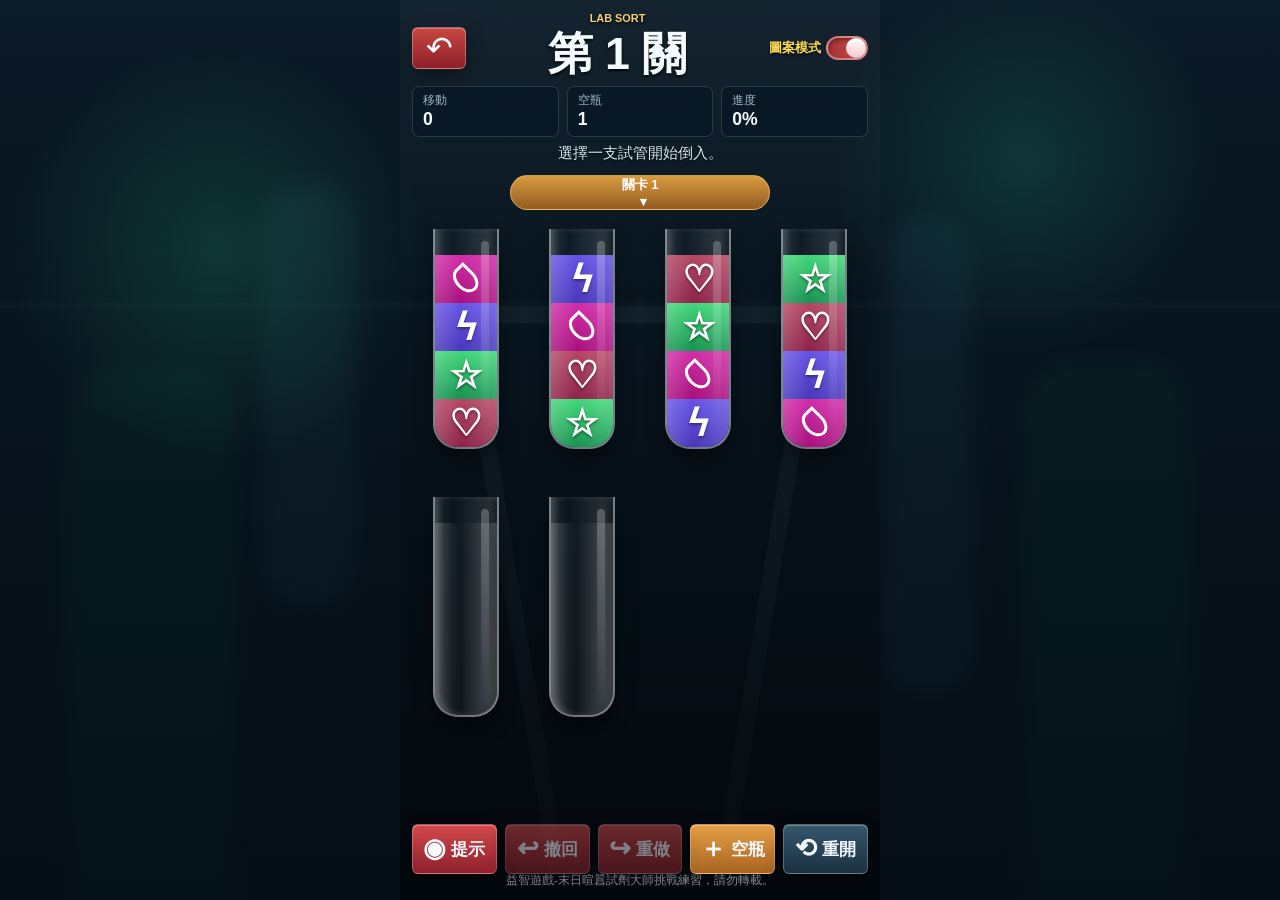
==== index.html @ 26687ab3 "Add files via upload" ====
<!doctype html>
<html lang="zh-Hant">
  <head>
    <meta charset="UTF-8" />
    <meta name="viewport" content="width=device-width, initial-scale=1, viewport-fit=cover" />
    <meta name="theme-color" content="#07131f" />
    <meta name="apple-mobile-web-app-capable" content="yes" />
    <meta name="apple-mobile-web-app-status-bar-style" content="black-translucent" />
    <meta name="apple-mobile-web-app-title" content="試管分類" />
    <title>試管分類實驗室</title>
    <link rel="manifest" href="./manifest.json" />
    <link rel="apple-touch-icon" href="./assets/icon-192.png" />
    <link rel="icon" href="./assets/icon.svg" type="image/svg+xml" />
    <link rel="stylesheet" href="./styles.css?v=45" />
  </head>
  <body>
    <main class="app-shell" aria-label="試管分類遊戲">
      <header class="top-bar">
        <button class="icon-button back-button" type="button" aria-label="返回">
          <span aria-hidden="true">↶</span>
        </button>
        <div class="level-heading">
          <span class="eyebrow">LAB SORT</span>
          <h1 id="levelTitle">第 1 關</h1>
        </div>
        <label class="pattern-toggle">
          <span>圖案模式</span>
          <input id="patternToggle" type="checkbox" checked />
        </label>
      </header>

      <section class="status-panel" aria-live="polite">
        <div>
          <span class="status-label">移動</span>
          <strong id="moveCount">0</strong>
        </div>
        <div>
          <span class="status-label">空瓶</span>
          <strong id="emptyBottleCount">1</strong>
        </div>
        <div>
          <span class="status-label">進度</span>
          <strong id="progressCount">0%</strong>
        </div>
      </section>

      <section id="message" class="message" aria-live="polite">選擇一支試管開始倒入。</section>

      <nav id="levelJump" class="level-jump" aria-label="選擇關卡"></nav>

      <section id="board" class="board" aria-label="試管區"></section>

      <nav class="controls" aria-label="操作按鈕">
        <button id="hintButton" class="control-button red" type="button">
          <span aria-hidden="true">◉</span>
          <span>提示</span>
        </button>
        <button id="undoButton" class="control-button red" type="button">
          <span aria-hidden="true">↩</span>
          <span>撤回</span>
        </button>
        <button id="redoButton" class="control-button red" type="button">
          <span aria-hidden="true">↪</span>
          <span>重做</span>
        </button>
        <button id="addTubeButton" class="control-button amber" type="button">
          <span aria-hidden="true">＋</span>
          <span>空瓶</span>
        </button>
        <button id="restartButton" class="control-button steel" type="button">
          <span aria-hidden="true">⟲</span>
          <span>重開</span>
        </button>
      </nav>

      <p class="practice-note">益智遊戲-末日暄囂試劑大師挑戰練習，請勿轉載。</p>
    </main>

    <dialog id="winDialog" class="win-dialog" aria-labelledby="winTitle">
      <div class="win-card">
        <p class="eyebrow">EXPERIMENT COMPLETE</p>
        <h2 id="winTitle">分類完成</h2>
        <p id="winText">所有試劑都整理好了。</p>
        <div class="dialog-actions">
          <button id="replayButton" class="dialog-button secondary" type="button">再玩一次</button>
          <button id="nextButton" class="dialog-button primary" type="button">下一關</button>
        </div>
      </div>
    </dialog>

    <script src="./app.js?v=45" type="module"></script>
  </body>
</html>
---- styles.css ----
:root {
  color-scheme: dark;
  --bg: #07131f;
  --panel: rgba(9, 24, 38, 0.74);
  --panel-strong: rgba(15, 38, 58, 0.88);
  --line: rgba(222, 244, 255, 0.22);
  --text: #f4fbff;
  --muted: #9fb7c4;
  --accent: #f7cf75;
  --danger: #bf313b;
  --danger-2: #8d202b;
  --amber: #ce832d;
  --tube-width: clamp(48px, 14vw, 66px);
  --tube-height: clamp(176px, 31vh, 220px);
  --slot-height: calc((var(--tube-height) - 28px) / 4);
  font-family: -apple-system, BlinkMacSystemFont, "Segoe UI", "Noto Sans TC", sans-serif;
}

* {
  box-sizing: border-box;
}

html,
body {
  height: 100%;
  margin: 0;
}

body {
  height: 100svh;
  color: var(--text);
  background:
    radial-gradient(circle at 17% 28%, rgba(43, 198, 128, 0.18), transparent 13rem),
    radial-gradient(circle at 80% 18%, rgba(40, 172, 130, 0.2), transparent 12rem),
    linear-gradient(rgba(4, 11, 18, 0.6), rgba(4, 11, 18, 0.88)),
    url("./assets/lab-bg.svg");
  background-color: var(--bg);
  background-size: cover;
  overflow: hidden;
}

button {
  color: inherit;
  font: inherit;
  -webkit-tap-highlight-color: transparent;
}

.app-shell {
  position: relative;
  display: grid;
  grid-template-rows: auto auto auto auto minmax(0, 1fr) auto auto;
  height: 100svh;
  width: min(100vw, 480px);
  margin: 0 auto;
  padding: max(12px, env(safe-area-inset-top)) 12px max(12px, env(safe-area-inset-bottom));
  overflow: hidden;
}

.app-shell::before {
  content: "";
  position: absolute;
  inset: 0;
  z-index: -1;
  background: linear-gradient(180deg, rgba(255, 255, 255, 0.04), transparent 34%, rgba(0, 0, 0, 0.38));
  pointer-events: none;
}

.top-bar {
  display: grid;
  grid-template-columns: 54px 1fr auto;
  align-items: center;
  gap: 10px;
  min-height: 66px;
}

.app-shell.compact-layout {
  padding-top: max(6px, env(safe-area-inset-top));
}

.app-shell.compact-layout .top-bar {
  grid-template-columns: 44px 1fr 86px;
  gap: 7px;
  min-height: 46px;
}

.app-shell.compact-layout .icon-button {
  width: 44px;
  height: 34px;
  font-size: 1.5rem;
}

.app-shell.compact-layout .eyebrow {
  font-size: 0.55rem;
}

.app-shell.compact-layout h1 {
  font-size: clamp(1.8rem, 8.8vw, 2.35rem);
  line-height: 0.95;
}

.app-shell.compact-layout .pattern-toggle {
  min-width: 80px;
  font-size: 0.7rem;
}

.app-shell.compact-layout .pattern-toggle input {
  width: 36px;
  height: 21px;
}

.app-shell.compact-layout .pattern-toggle input::after {
  width: 17px;
  height: 17px;
}

.app-shell.compact-layout .pattern-toggle input:checked::after {
  transform: translateX(15px);
}

.app-shell.compact-layout .status-panel {
  gap: 5px;
}

.app-shell.compact-layout .status-panel > div {
  padding: 3px 7px;
}

.app-shell.compact-layout .status-label {
  font-size: 0.64rem;
}

.app-shell.compact-layout .status-panel strong {
  font-size: 0.95rem;
  line-height: 1;
}

.app-shell.compact-layout .message {
  min-height: 18px;
  margin: 3px 0 0;
  font-size: 0.76rem;
}

.app-shell.compact-layout .level-jump {
  min-height: 20px;
}

.app-shell.compact-layout .level-picker-summary {
  min-height: 20px;
  font-size: 0.7rem;
}

.icon-button {
  display: grid;
  place-items: center;
  width: 54px;
  height: 42px;
  border: 1px solid rgba(255, 255, 255, 0.28);
  border-radius: 6px;
  background: linear-gradient(#c74741, #8e1f28);
  box-shadow: inset 0 1px rgba(255, 255, 255, 0.28), 0 8px 20px rgba(0, 0, 0, 0.28);
  font-size: 2rem;
  line-height: 1;
}

.level-heading {
  text-align: center;
  text-shadow: 0 2px 3px rgba(0, 0, 0, 0.8);
}

.eyebrow {
  display: block;
  color: var(--accent);
  font-size: 0.68rem;
  font-weight: 800;
  letter-spacing: 0;
}

h1 {
  margin: 0;
  font-size: clamp(1.9rem, 8.2vw, 2.8rem);
  font-weight: 900;
}

.pattern-toggle {
  display: flex;
  align-items: center;
  gap: 5px;
  min-width: 88px;
  color: #ffdc54;
  font-size: 0.82rem;
  font-weight: 800;
  text-shadow: 0 2px 2px rgba(0, 0, 0, 0.65);
}

.pattern-toggle input {
  appearance: none;
  width: 42px;
  height: 24px;
  margin: 0;
  border: 2px solid rgba(255, 255, 255, 0.35);
  border-radius: 999px;
  background: linear-gradient(90deg, #a4312f, #ce5355);
  box-shadow: inset 0 2px 4px rgba(0, 0, 0, 0.4);
}

.pattern-toggle input::after {
  content: "";
  display: block;
  width: 20px;
  height: 20px;
  margin: 0;
  border-radius: 50%;
  background: linear-gradient(#fff, #f3c8cf);
  transition: transform 0.18s ease;
}

.pattern-toggle input:checked::after {
  transform: translateX(18px);
}

.status-panel {
  display: grid;
  grid-template-columns: repeat(3, 1fr);
  gap: 8px;
  margin-top: 2px;
}

.status-panel > div {
  border: 1px solid rgba(255, 255, 255, 0.14);
  border-radius: 7px;
  padding: 6px 10px;
  background: var(--panel);
  backdrop-filter: blur(10px);
}

.status-label {
  display: block;
  color: var(--muted);
  font-size: 0.74rem;
}

.status-panel strong {
  font-size: 1.1rem;
}

.message {
  min-height: 28px;
  margin: 7px 0 2px;
  color: #d8ecf6;
  text-align: center;
  font-size: 0.92rem;
  text-shadow: 0 1px 2px #000;
}

.level-jump {
  display: flex;
  flex-wrap: wrap;
  justify-content: center;
  gap: 6px;
  min-height: 28px;
  padding: 1px 0 3px;
}

.level-picker {
  position: relative;
  width: min(100%, 260px);
}

.level-picker-summary {
  display: grid;
  place-items: center;
  min-height: 28px;
  border: 1px solid rgba(247, 207, 117, 0.58);
  border-radius: 999px;
  background: linear-gradient(#d89b3f, #935a20);
  color: #fff;
  font-size: 0.82rem;
  font-weight: 900;
  list-style: none;
  cursor: pointer;
}

.level-picker-summary::-webkit-details-marker {
  display: none;
}

.level-picker-summary::after {
  content: "▾";
  margin-left: 6px;
}

.level-picker[open] .level-picker-summary::after {
  content: "▴";
}

.level-picker-options {
  position: absolute;
  left: 50%;
  z-index: 5;
  display: flex;
  flex-wrap: wrap;
  justify-content: center;
  gap: 6px;
  width: min(92vw, 360px);
  margin-top: 5px;
  padding: 8px;
  border: 1px solid rgba(255, 255, 255, 0.16);
  border-radius: 8px;
  background: rgba(5, 18, 28, 0.96);
  box-shadow: 0 16px 34px rgba(0, 0, 0, 0.45);
  transform: translateX(-50%);
}

.level-jump-button {
  min-width: 42px;
  min-height: 28px;
  border: 1px solid rgba(255, 255, 255, 0.2);
  border-radius: 999px;
  background: rgba(8, 24, 36, 0.72);
  color: #cfe5f0;
  font-size: 0.8rem;
  font-weight: 900;
}

.level-jump-button.active {
  border-color: rgba(247, 207, 117, 0.75);
  background: linear-gradient(#d89b3f, #935a20);
  color: #fff;
}

.board {
  align-content: start;
  display: grid;
  grid-template-columns: repeat(4, minmax(0, 1fr));
  justify-items: center;
  gap: clamp(18px, 4.8vh, 30px) 9px;
  min-height: 0;
  padding: 8px 0 18px;
  overflow-y: auto;
  scrollbar-width: none;
}

.board.dense {
  --tube-width: clamp(42px, 11vw, 50px);
  --tube-height: clamp(130px, 18.2vh, 152px);
  --slot-height: calc(var(--tube-height) / 4);
  grid-template-columns: repeat(6, minmax(0, 1fr));
  align-content: space-evenly;
  gap: clamp(8px, 1.6vh, 14px) 1px;
  padding: 4px 0 8px;
  overflow: hidden;
}

.board.dense .tube-button {
  width: calc(var(--tube-width) + 6px);
  height: calc(var(--tube-height) + 14px);
  padding: 7px 3px 7px;
}

.board.dense .tube-button:last-child:nth-child(13) {
  grid-column: 3 / span 2;
  justify-self: center;
}

.board.dense .tube-button:nth-child(13):nth-last-child(2) {
  grid-column: 3;
}

.board.dense .tube-button:nth-child(14):last-child {
  grid-column: 4;
}

.board.dense .slot {
  font-size: 1.42rem;
  line-height: 1;
}

.board.dense .slot.mystery {
  font-size: 1.68rem;
}

.board.extra-dense {
  --tube-width: clamp(36px, 8.6vw, 43px);
  --tube-height: clamp(104px, 14.8vh, 124px);
  grid-template-columns: repeat(5, minmax(0, 1fr));
  gap: clamp(4px, 0.9vh, 8px) 1px;
  align-content: space-evenly;
}

.board.extra-dense .tube-button {
  width: calc(var(--tube-width) + 5px);
  height: calc(var(--tube-height) + 10px);
  padding: 5px 2px;
}

.board.extra-dense .tube-button:nth-child(13):nth-last-child(3),
.board.extra-dense .tube-button:nth-child(14):nth-last-child(2),
.board.extra-dense .tube-button:nth-child(15):last-child {
  grid-column: auto;
}

.board.sixteen-layout {
  grid-template-columns: repeat(6, minmax(0, 1fr));
}

.board.sixteen-layout .tube-button:nth-child(13) {
  grid-column: 2;
}

.board.sixteen-layout .tube-button:nth-child(14) {
  grid-column: 3;
}

.board.sixteen-layout .tube-button:nth-child(15) {
  grid-column: 4;
}

.board.sixteen-layout .tube-button:nth-child(16) {
  grid-column: 5;
}

.board.extra-dense .slot {
  font-size: 1.24rem;
}

.board.extra-dense .slot.mystery {
  font-size: 1.48rem;
}

.board::-webkit-scrollbar {
  display: none;
}

.tube-button {
  position: relative;
  width: calc(var(--tube-width) + 12px);
  height: calc(var(--tube-height) + 18px);
  border: 0;
  background: transparent;
  padding: 8px 6px 10px;
  cursor: pointer;
  transition: transform 0.16s ease, filter 0.16s ease;
}

.tube-button.selected {
  transform: translateY(-12px);
  filter: drop-shadow(0 0 12px rgba(255, 221, 118, 0.9));
}

.tube-button.hint-from {
  filter: drop-shadow(0 0 12px rgba(255, 221, 118, 0.95));
}

.tube-button.hint-to {
  filter: drop-shadow(0 0 14px rgba(90, 210, 255, 0.95));
}

.tube {
  position: relative;
  display: flex;
  flex-direction: column-reverse;
  justify-content: flex-start;
  width: var(--tube-width);
  height: var(--tube-height);
  margin: 0 auto;
  border: 2px solid rgba(235, 250, 255, 0.42);
  border-top: 0;
  border-radius: 0 0 25px 25px;
  background: linear-gradient(90deg, rgba(255, 255, 255, 0.1), rgba(255, 255, 255, 0.02) 28%, rgba(255, 255, 255, 0.14) 88%);
  box-shadow:
    inset 4px 0 6px rgba(255, 255, 255, 0.18),
    inset -5px 0 7px rgba(0, 0, 0, 0.45),
    0 12px 18px rgba(0, 0, 0, 0.38);
  overflow: hidden;
}

.tube::before {
  content: none;
  display: none;
}

.tube::after {
  content: "";
  position: absolute;
  inset: 12px 8px 16px auto;
  width: 8px;
  border-radius: 999px;
  background: linear-gradient(rgba(255, 255, 255, 0.28), transparent);
  opacity: 0.85;
}

.slot {
  position: relative;
  display: grid;
  place-items: center;
  height: var(--slot-height);
  color: #fff;
  font-size: clamp(1.45rem, 6.3vw, 2.3rem);
  font-weight: 900;
  text-shadow: 0 2px 3px rgba(0, 0, 0, 0.42);
}

.slot::before {
  content: "";
  position: absolute;
  inset: 0;
  background: linear-gradient(90deg, rgba(255, 255, 255, 0.18), transparent 42%, rgba(255, 255, 255, 0.15));
  mix-blend-mode: screen;
  pointer-events: none;
}

.slot.empty {
  color: transparent;
  background: transparent;
}

.slot.mystery {
  color: #f6fbff;
  background:
    linear-gradient(90deg, rgba(255, 255, 255, 0.12), transparent 44%, rgba(255, 255, 255, 0.08)),
    linear-gradient(180deg, rgba(13, 35, 48, 0.94), rgba(4, 18, 27, 0.94));
  font-size: clamp(1.65rem, 7.2vw, 2.45rem);
  text-shadow: 0 2px 3px #000;
}

.symbol {
  display: block;
}

.symbol-drop {
  width: 0.58em;
  height: 0.78em;
  border: 0.1em solid currentColor;
  border-radius: 70% 0 70% 70%;
  transform: rotate(-45deg);
  background: transparent;
}

.chem-heart { background: linear-gradient(180deg, #b44764, #8d2248); }
.chem-star { background: linear-gradient(180deg, #42d77a, #15934f); }
.chem-bolt { background: linear-gradient(180deg, #6654e5, #4836bb); }
.chem-drop { background: linear-gradient(180deg, #d12ca8, #a80f7d); }
.chem-line { background: linear-gradient(180deg, #f5a128, #d87813); }
.chem-bars { background: linear-gradient(180deg, #9b54e5, #7333bf); }
.chem-pentagon { background: linear-gradient(180deg, #f2a9df, #c678bc); }
.chem-down-triangle { background: linear-gradient(180deg, #e6ac98, #bf7565); }
.chem-cross { background: linear-gradient(180deg, #8f999f, #5e686e); }
.chem-plus { background: linear-gradient(180deg, #249347, #136d32); }
.chem-circle { background: linear-gradient(180deg, #b38a50, #80612f); }
.chem-diamond { background: linear-gradient(180deg, #df554d, #b82c2a); }
.chem-square { background: linear-gradient(180deg, #ff8191, #d14f6e); }
.chem-triangle { background: linear-gradient(180deg, #74c7f1, #3d94cf); }

.controls {
  display: grid;
  grid-template-columns: repeat(5, minmax(0, 1fr));
  gap: 8px;
  padding-top: 6px;
}

.practice-note {
  margin: 0;
  color: rgba(226, 238, 245, 0.58);
  font-size: clamp(0.58rem, 1.8vw, 0.72rem);
  line-height: 1.2;
  text-align: center;
}

.control-button {
  display: flex;
  align-items: center;
  justify-content: center;
  gap: 5px;
  min-width: 0;
  min-height: 50px;
  border: 1px solid rgba(255, 255, 255, 0.24);
  border-radius: 6px;
  box-shadow: inset 0 1px rgba(255, 255, 255, 0.3), 0 8px 18px rgba(0, 0, 0, 0.32);
  font-size: clamp(0.92rem, 3.8vw, 1.05rem);
  font-weight: 900;
}

.control-button span:first-child {
  font-size: 1.6rem;
  line-height: 1;
}

.control-button.red {
  background: linear-gradient(#d4494b, var(--danger-2));
}

.control-button.amber {
  background: linear-gradient(#e5a046, #a96321);
}

.control-button.steel {
  background: linear-gradient(#35566c, #1b3142);
}

.control-button:disabled {
  opacity: 0.5;
}

.win-dialog {
  width: min(88vw, 360px);
  border: 0;
  border-radius: 12px;
  padding: 0;
  color: var(--text);
  background: transparent;
}

.win-dialog::backdrop {
  background: rgba(0, 0, 0, 0.68);
  backdrop-filter: blur(5px);
}

.win-card {
  border: 1px solid rgba(255, 255, 255, 0.2);
  border-radius: 12px;
  padding: 24px;
  text-align: center;
  background: linear-gradient(180deg, rgba(20, 49, 72, 0.96), rgba(7, 18, 29, 0.98));
  box-shadow: 0 24px 60px rgba(0, 0, 0, 0.46);
}

.win-card h2 {
  margin: 4px 0 8px;
  font-size: 2rem;
}

.win-card p {
  color: #c9dce6;
}

.dialog-actions {
  display: grid;
  grid-template-columns: 1fr 1fr;
  gap: 10px;
  margin-top: 20px;
}

.dialog-button {
  min-height: 46px;
  border: 0;
  border-radius: 7px;
  font-weight: 900;
}

.dialog-button.primary {
  background: linear-gradient(#f0bd59, #b86f25);
}

.dialog-button.secondary {
  background: rgba(255, 255, 255, 0.12);
}

@media (max-width: 360px) {
  :root {
    --tube-width: 43px;
  }

  .app-shell {
    padding-left: 10px;
    padding-right: 10px;
  }

  .controls {
    gap: 6px;
  }
}

@media (min-height: 820px) and (max-width: 430px) {
  :root {
    --tube-height: 190px;
  }

  .board {
    gap: 28px 10px;
  }
}

@media (max-width: 430px) {
  body,
  .app-shell {
    height: 100dvh;
  }

  .app-shell {
    grid-template-rows: auto auto auto auto minmax(0, 1fr) auto auto;
    padding: max(6px, env(safe-area-inset-top)) 10px max(8px, env(safe-area-inset-bottom));
  }

  .top-bar {
    grid-template-columns: 44px 1fr 86px;
    gap: 7px;
    min-height: 52px;
  }

  .icon-button {
    width: 44px;
    height: 34px;
    font-size: 1.55rem;
  }

  .eyebrow {
    font-size: 0.58rem;
  }

  h1 {
    font-size: clamp(2rem, 10.5vw, 2.45rem);
    line-height: 1;
  }

  .pattern-toggle {
    min-width: 82px;
    gap: 4px;
    font-size: 0.72rem;
  }

  .pattern-toggle input {
    width: 38px;
    height: 22px;
  }

  .pattern-toggle input::after {
    width: 18px;
    height: 18px;
  }

  .pattern-toggle input:checked::after {
    transform: translateX(16px);
  }

  .status-panel {
    gap: 6px;
  }

  .status-panel > div {
    padding: 4px 8px;
  }

  .status-label {
    font-size: 0.68rem;
  }

  .status-panel strong {
    font-size: 1rem;
    line-height: 1;
  }

  .message {
    min-height: 22px;
    margin: 4px 0 0;
    font-size: 0.82rem;
    line-height: 1.2;
  }

  .level-jump {
    flex-wrap: wrap;
    min-height: 22px;
    gap: 4px;
    padding: 0 0 1px;
  }

  .level-picker {
    width: min(100%, 180px);
  }

  .level-picker-summary {
    min-height: 22px;
    font-size: 0.72rem;
  }

  .level-picker-options {
    gap: 4px;
    width: min(92vw, 330px);
    margin-top: 4px;
    padding: 6px;
  }

  .level-jump-button {
    min-width: 34px;
    min-height: 22px;
    font-size: 0.7rem;
  }

  .board {
    overflow: hidden;
  }

  .board.dense {
    --tube-width: clamp(37px, 10.7vw, 42px);
    --tube-height: clamp(96px, 13.8dvh, 112px);
    gap: clamp(5px, 1dvh, 8px) 0;
    padding: 2px 0 4px;
  }

  .board.dense .tube-button {
    width: calc(var(--tube-width) + 4px);
    height: calc(var(--tube-height) + 8px);
    padding: 4px 2px;
  }

  .board.dense .tube {
    border-width: 1.5px;
    border-radius: 0 0 19px 19px;
  }

  .board.dense .tube::after {
    inset: 8px 5px 12px auto;
    width: 6px;
  }

  .board.dense .slot {
    font-size: 1.12rem;
  }

  .board.dense .slot.mystery {
    font-size: 1.32rem;
  }

  .board.extra-dense {
    --tube-width: clamp(31px, 8.7vw, 35px);
    --tube-height: clamp(66px, 9.7dvh, 82px);
    grid-template-columns: repeat(5, minmax(0, 1fr));
    gap: clamp(2px, 0.45dvh, 4px) 0;
    padding: 0 0 2px;
  }

  .board.extra-dense .tube-button {
    width: calc(var(--tube-width) + 3px);
    height: calc(var(--tube-height) + 5px);
    padding: 2px 1px;
  }

  .board.extra-dense .slot {
    font-size: 0.88rem;
  }

  .board.extra-dense .slot.mystery {
    font-size: 1.05rem;
  }

  .board.sixteen-layout {
    grid-template-columns: repeat(6, minmax(0, 1fr));
  }

  .controls {
    gap: 6px;
    padding-top: 4px;
  }

  .practice-note {
    font-size: 0.58rem;
    line-height: 1;
  }

  .control-button {
    min-height: 42px;
    gap: 3px;
    font-size: clamp(0.68rem, 3.2vw, 0.82rem);
  }

  .control-button span:first-child {
    font-size: 1.25rem;
  }
}
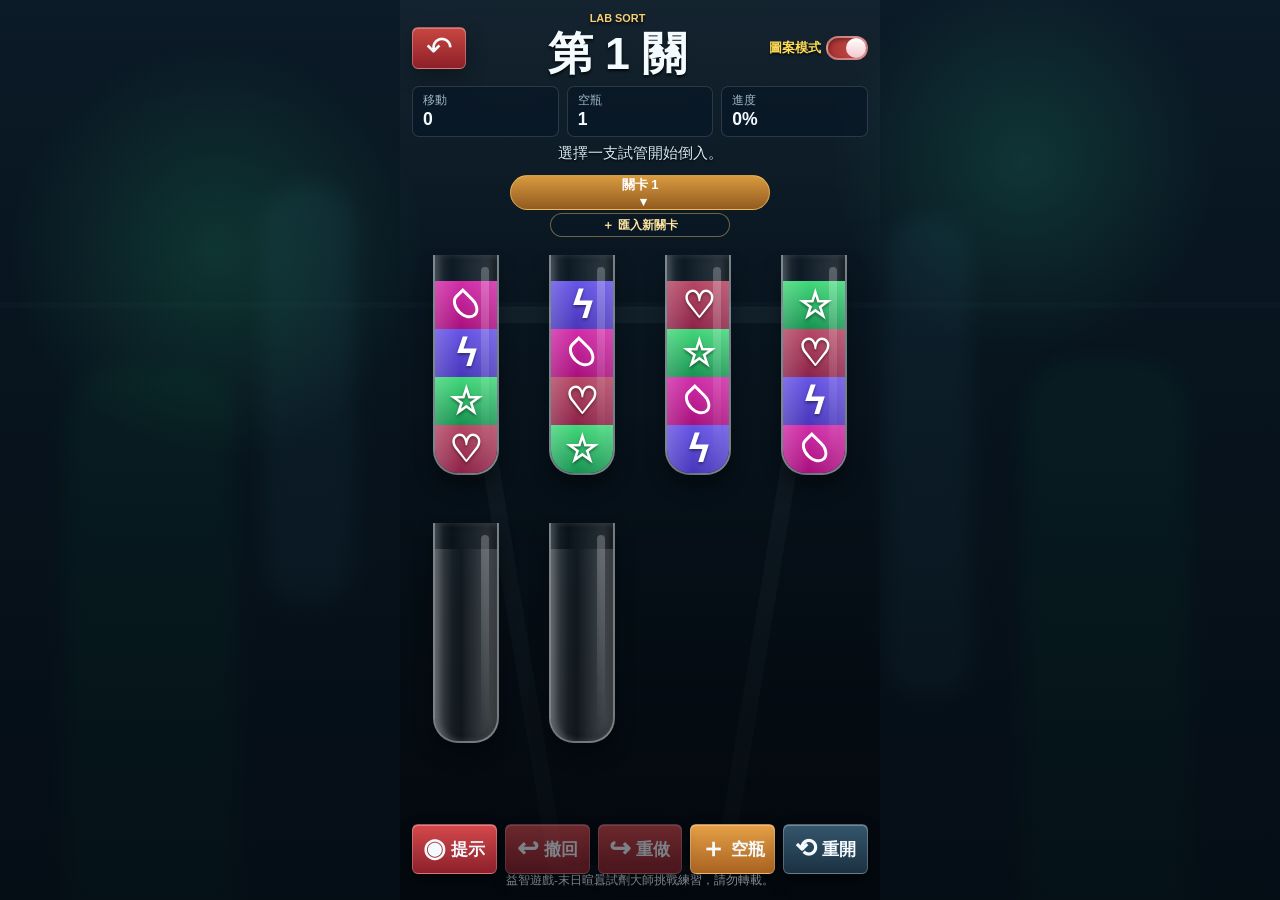
==== commit a1097607: "Add files via upload" ====
--- a/index.html
+++ b/index.html
@@ -11,7 +11,7 @@
     <link rel="manifest" href="./manifest.json" />
     <link rel="apple-touch-icon" href="./assets/icon-192.png" />
     <link rel="icon" href="./assets/icon.svg" type="image/svg+xml" />
-    <link rel="stylesheet" href="./styles.css?v=45" />
+    <link rel="stylesheet" href="./styles.css?v=53" />
   </head>
   <body>
     <main class="app-shell" aria-label="試管分類遊戲">
@@ -47,6 +47,8 @@
       <section id="message" class="message" aria-live="polite">選擇一支試管開始倒入。</section>
 
       <nav id="levelJump" class="level-jump" aria-label="選擇關卡"></nav>
+
+      <a class="import-link" href="./import.html">＋ 匯入新關卡</a>
 
       <section id="board" class="board" aria-label="試管區"></section>
 
@@ -88,6 +90,6 @@
       </div>
     </dialog>
 
-    <script src="./app.js?v=45" type="module"></script>
+    <script src="./app.js?v=53" type="module"></script>
   </body>
 </html>
--- a/styles.css
+++ b/styles.css
@@ -39,6 +39,12 @@
   overflow: hidden;
 }
 
+body.import-page {
+  height: auto;
+  min-height: 100svh;
+  overflow: auto;
+}
+
 button {
   color: inherit;
   font: inherit;
@@ -48,7 +54,7 @@
 .app-shell {
   position: relative;
   display: grid;
-  grid-template-rows: auto auto auto auto minmax(0, 1fr) auto auto;
+  grid-template-rows: auto auto auto auto auto minmax(0, 1fr) auto auto;
   height: 100svh;
   width: min(100vw, 480px);
   margin: 0 auto;
@@ -259,6 +265,22 @@
   gap: 6px;
   min-height: 28px;
   padding: 1px 0 3px;
+}
+
+.import-link {
+  display: grid;
+  place-items: center;
+  justify-self: center;
+  min-height: 24px;
+  width: min(100%, 180px);
+  margin: 0 0 2px;
+  border: 1px solid rgba(247, 207, 117, 0.42);
+  border-radius: 999px;
+  color: #ffe5a0;
+  background: rgba(8, 24, 36, 0.56);
+  font-size: 0.72rem;
+  font-weight: 900;
+  text-decoration: none;
 }
 
 .level-picker {
@@ -687,7 +709,7 @@
   }
 
   .app-shell {
-    grid-template-rows: auto auto auto auto minmax(0, 1fr) auto auto;
+    grid-template-rows: auto auto auto auto auto minmax(0, 1fr) auto auto;
     padding: max(6px, env(safe-area-inset-top)) 10px max(8px, env(safe-area-inset-bottom));
   }
 
@@ -765,6 +787,12 @@
 
   .level-picker {
     width: min(100%, 180px);
+  }
+
+  .import-link {
+    min-height: 20px;
+    width: min(100%, 150px);
+    font-size: 0.66rem;
   }
 
   .level-picker-summary {
@@ -866,3 +894,247 @@
     font-size: 1.25rem;
   }
 }
+
+.import-shell {
+  display: grid;
+  gap: 12px;
+  min-height: 100svh;
+  width: min(100vw, 720px);
+  margin: 0 auto;
+  padding: max(12px, env(safe-area-inset-top)) 12px max(16px, env(safe-area-inset-bottom));
+}
+
+.import-header {
+  display: grid;
+  grid-template-columns: 44px 1fr;
+  align-items: center;
+  gap: 10px;
+}
+
+.import-panel {
+  border: 1px solid rgba(255, 255, 255, 0.14);
+  border-radius: 8px;
+  padding: 12px;
+  background: rgba(9, 24, 38, 0.82);
+}
+
+.import-panel h2 {
+  margin: 0 0 8px;
+  font-size: 1rem;
+}
+
+.import-note {
+  margin: 4px 0 0;
+  color: #b9cdd8;
+  font-size: 0.8rem;
+  line-height: 1.45;
+}
+
+.import-form {
+  display: grid;
+  gap: 10px;
+}
+
+.import-field {
+  display: grid;
+  gap: 5px;
+  color: #d9edf7;
+  font-size: 0.82rem;
+  font-weight: 800;
+}
+
+.import-field input,
+.import-field select {
+  min-height: 38px;
+  border: 1px solid rgba(255, 255, 255, 0.18);
+  border-radius: 6px;
+  padding: 0 10px;
+  color: #f4fbff;
+  background: rgba(3, 14, 22, 0.9);
+  font: inherit;
+}
+
+.import-toggle {
+  display: flex;
+  align-items: center;
+  gap: 8px;
+  color: #d9edf7;
+  font-size: 0.82rem;
+  font-weight: 800;
+}
+
+.import-preview {
+  display: none;
+  width: 100%;
+  max-height: 360px;
+  object-fit: contain;
+  border-radius: 8px;
+  background: rgba(0, 0, 0, 0.3);
+}
+
+.import-preview.visible {
+  display: block;
+}
+
+.tube-editor-grid {
+  display: grid;
+  grid-template-columns: repeat(2, minmax(0, 1fr));
+  gap: 12px;
+}
+
+.symbol-palette {
+  position: sticky;
+  top: 0;
+  z-index: 3;
+  display: grid;
+  grid-template-columns: repeat(8, minmax(0, 1fr));
+  gap: 6px;
+  margin: 8px 0;
+  padding: 8px;
+  border: 1px solid rgba(255, 255, 255, 0.12);
+  border-radius: 8px;
+  background: rgba(4, 16, 25, 0.96);
+}
+
+.palette-button {
+  display: grid;
+  place-items: center;
+  min-width: 0;
+  min-height: 36px;
+  border: 1px solid rgba(255, 255, 255, 0.2);
+  border-radius: 7px;
+  color: #fff;
+  background: rgba(12, 33, 48, 0.9);
+  font-size: 1.18rem;
+  font-weight: 900;
+}
+
+.palette-button.active {
+  border-color: rgba(247, 207, 117, 0.86);
+  background: linear-gradient(#d89b3f, #935a20);
+  box-shadow: 0 0 0 2px rgba(247, 207, 117, 0.18);
+}
+
+.tube-editor {
+  display: grid;
+  gap: 6px;
+  min-width: 0;
+}
+
+.tube-editor-title {
+  color: #ffe2a0;
+  font-size: 0.78rem;
+  font-weight: 900;
+}
+
+.cell-selects {
+  display: none;
+  gap: 4px;
+}
+
+.cell-selects select {
+  min-height: 34px;
+  border: 1px solid rgba(255, 255, 255, 0.16);
+  border-radius: 6px;
+  color: #f4fbff;
+  background: rgba(4, 16, 25, 0.9);
+  font-size: 0.78rem;
+}
+
+.quick-tube {
+  display: grid;
+  grid-template-rows: repeat(4, 38px);
+  width: min(100%, 66px);
+  margin: 0 auto;
+  border: 2px solid rgba(235, 250, 255, 0.42);
+  border-top: 0;
+  border-radius: 0 0 24px 24px;
+  overflow: hidden;
+  background: linear-gradient(90deg, rgba(255, 255, 255, 0.12), rgba(255, 255, 255, 0.03) 30%, rgba(255, 255, 255, 0.16));
+}
+
+.quick-cell {
+  min-width: 0;
+  min-height: 0;
+  border: 0;
+  border-bottom: 1px solid rgba(255, 255, 255, 0.08);
+  color: #fff;
+  background: rgba(12, 33, 48, 0.92);
+  font-size: 1.35rem;
+  font-weight: 900;
+  text-shadow: 0 2px 3px rgba(0, 0, 0, 0.45);
+}
+
+.quick-cell.is-empty {
+  color: rgba(255, 255, 255, 0.28);
+  background: rgba(7, 18, 27, 0.72);
+}
+
+.quick-cell.is-unknown {
+  color: #f6fbff;
+  background: linear-gradient(180deg, rgba(13, 35, 48, 0.98), rgba(4, 18, 27, 0.98));
+}
+
+.import-actions {
+  display: grid;
+  grid-template-columns: 1fr 1fr;
+  gap: 8px;
+}
+
+.import-action {
+  min-height: 44px;
+  border: 1px solid rgba(255, 255, 255, 0.24);
+  border-radius: 7px;
+  color: #fff;
+  background: linear-gradient(#d4494b, var(--danger-2));
+  font-weight: 900;
+}
+
+.import-action.secondary {
+  background: linear-gradient(#35566c, #1b3142);
+}
+
+.result-box {
+  display: none;
+  gap: 8px;
+}
+
+.result-box.visible {
+  display: grid;
+}
+
+.result-link {
+  overflow-wrap: anywhere;
+  border: 1px solid rgba(255, 255, 255, 0.14);
+  border-radius: 7px;
+  padding: 8px;
+  color: #d9f4ff;
+  background: rgba(3, 14, 22, 0.88);
+  font-size: 0.72rem;
+}
+
+@media (min-width: 620px) {
+  .tube-editor-grid {
+    grid-template-columns: repeat(4, minmax(0, 1fr));
+  }
+}
+
+@media (max-width: 430px) {
+  .symbol-palette {
+    grid-template-columns: repeat(5, minmax(0, 1fr));
+  }
+
+  .tube-editor-grid {
+    grid-template-columns: repeat(3, minmax(0, 1fr));
+    gap: 10px 6px;
+  }
+
+  .quick-tube {
+    width: min(100%, 58px);
+    grid-template-rows: repeat(4, 34px);
+  }
+
+  .quick-cell {
+    font-size: 1.16rem;
+  }
+}
